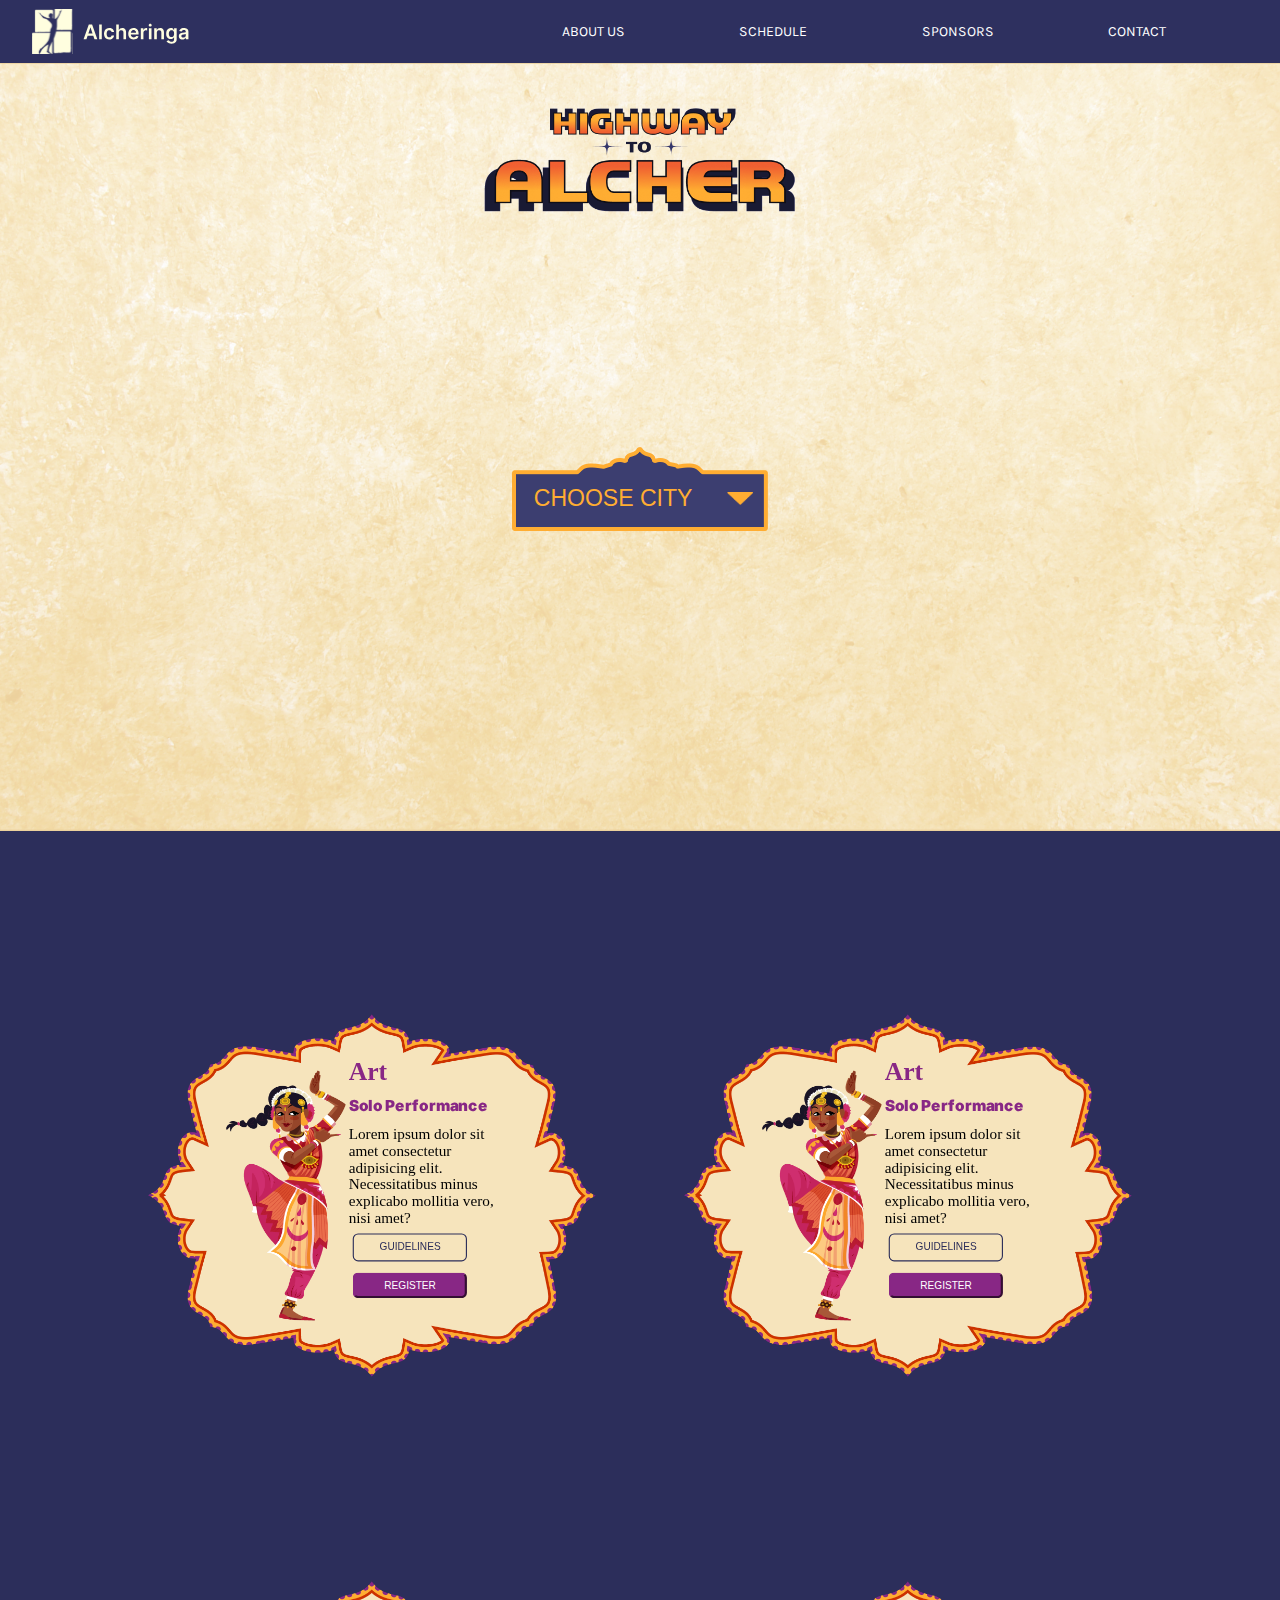
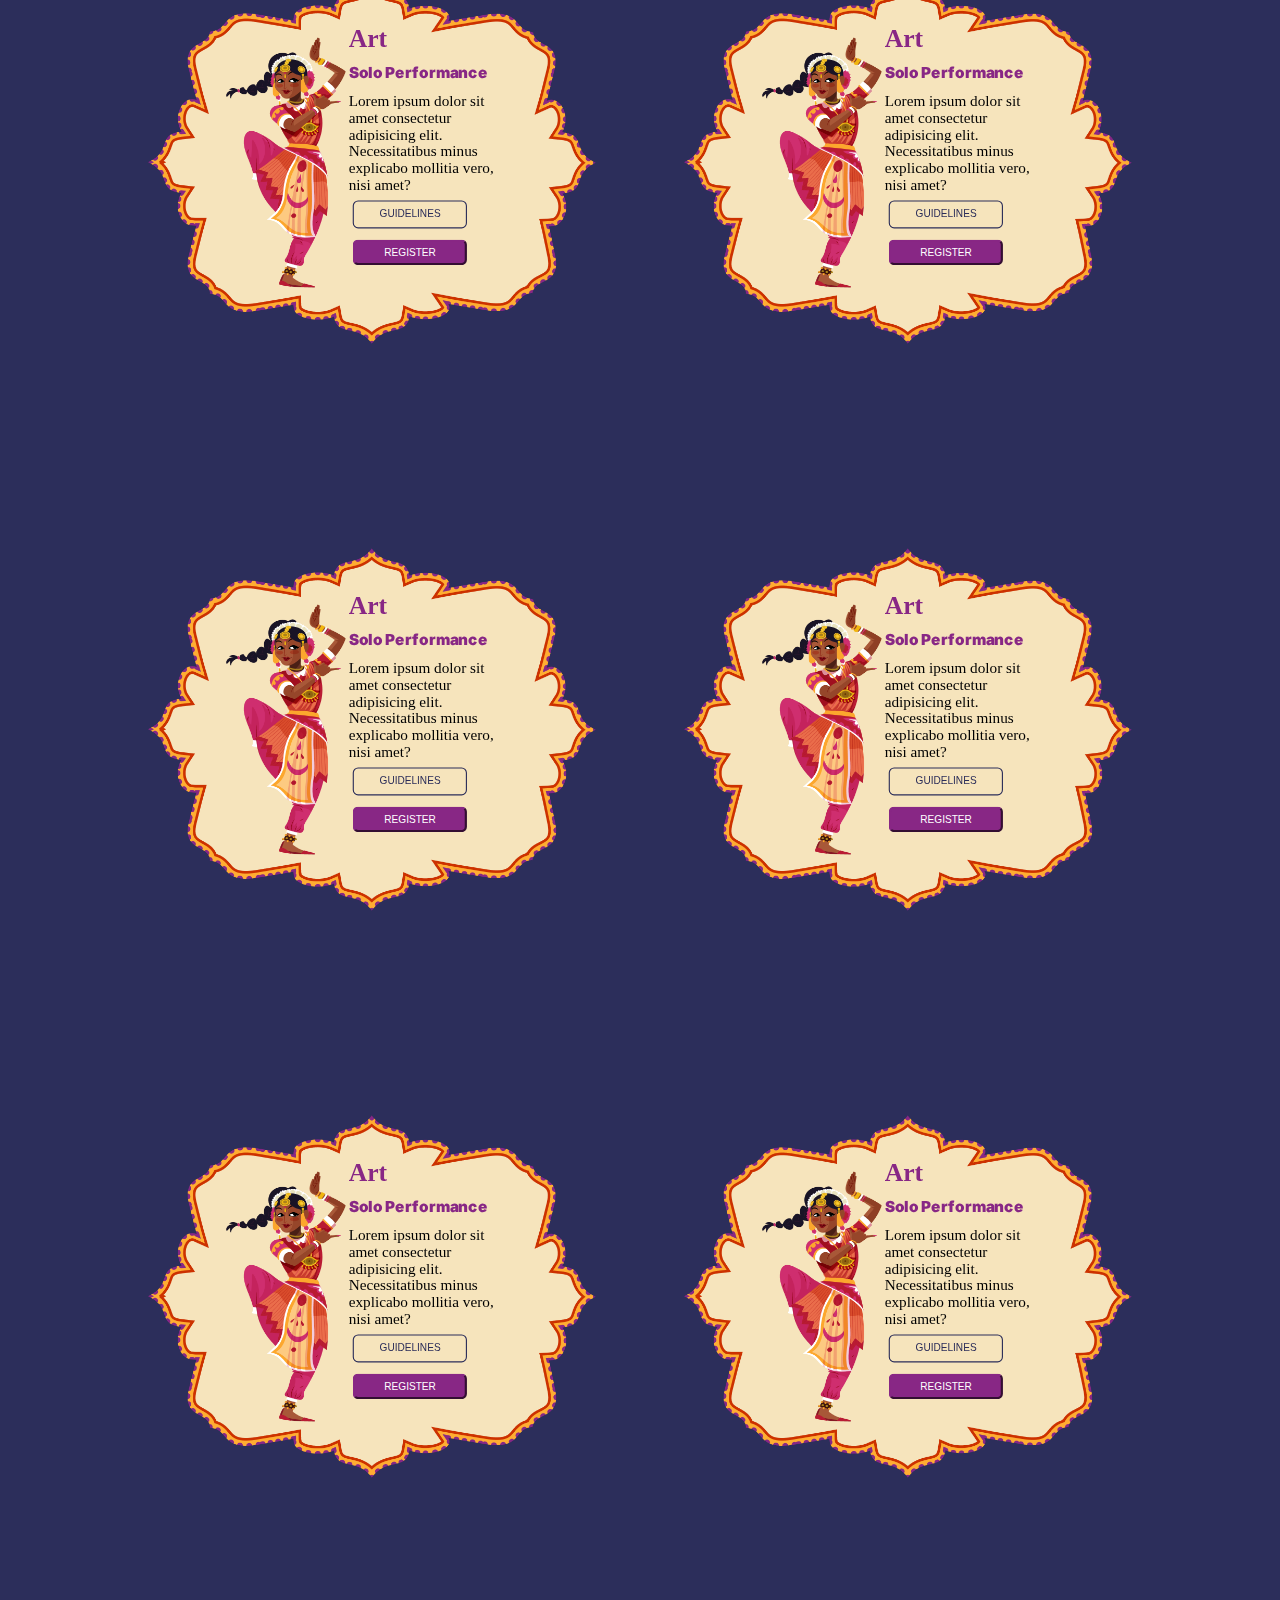
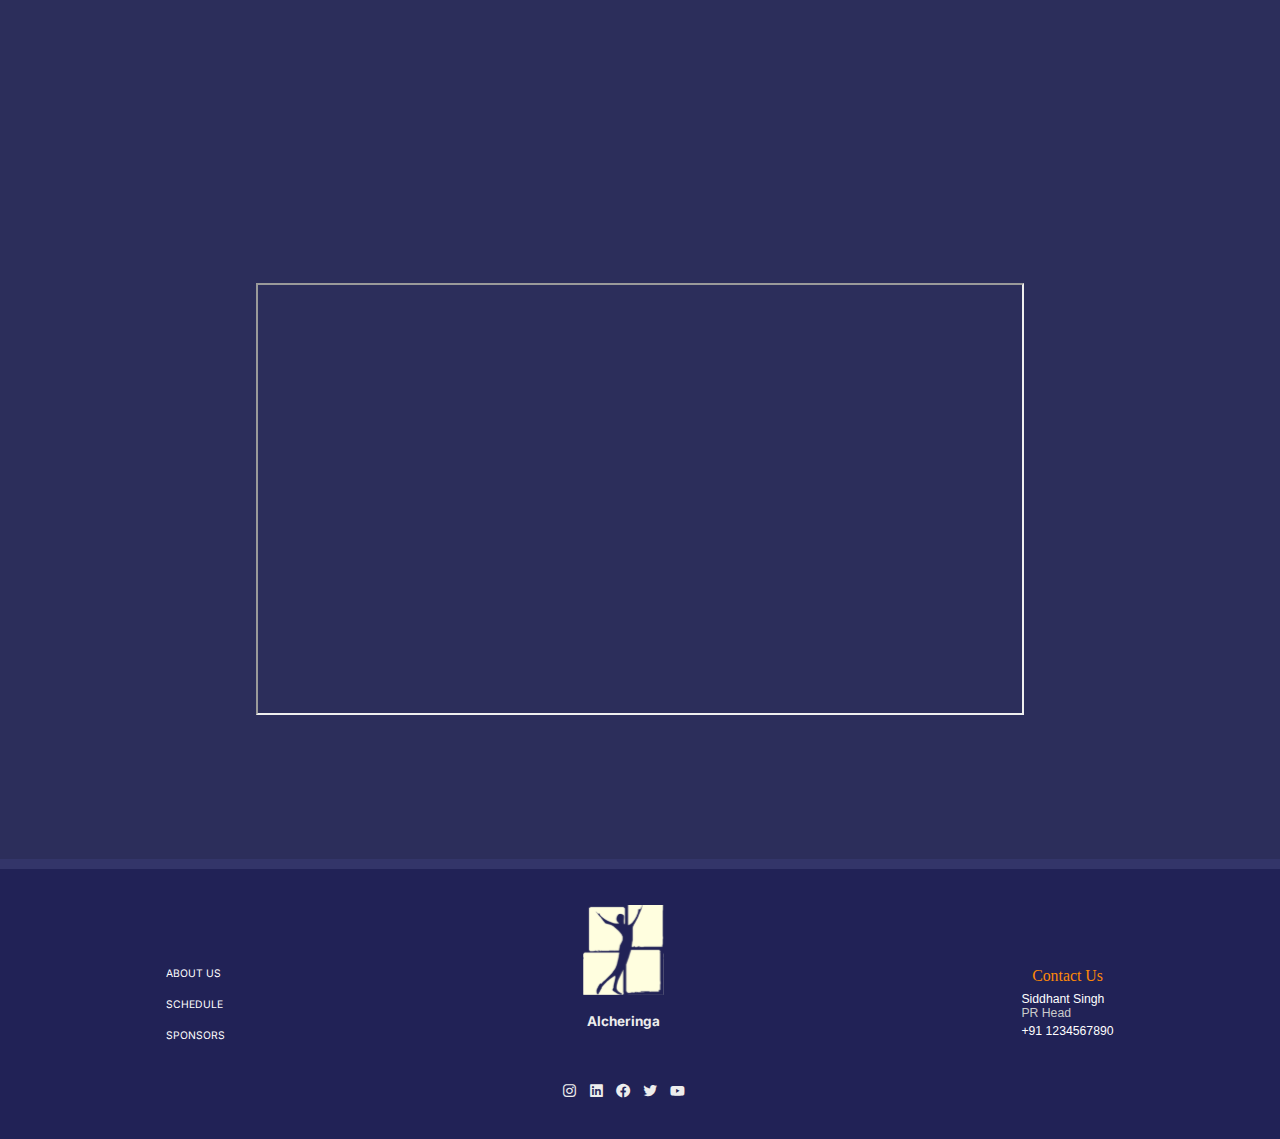
==== Competitions/index.html @ 8fe64240 "competition_page" ====
<!DOCTYPE html>
<html lang="en">

<head>
    <meta charset="UTF-8">
    <meta name="viewport" content="width=device-width, initial-scale=1.0">
    <title>Document</title>
    <link rel="stylesheet" href="compStyle.css">
    <link href='https://unpkg.com/boxicons@2.1.4/css/boxicons.min.css' rel='stylesheet'>
</head>

<body>
    <!--Navbar-->
    <navbar class="navbar">
        <div class="logo"><img src="public/alcherLogo.svg" alt=""></div>
        <div class="navLink">
            <a href="">ABOUT US</a>
            <a href="">SCHEDULE</a>
            <a href="">SPONSORS</a>
            <a href="">CONTACT</a>
        </div>
        <!--Hamburger menu for smaller mobile resolution!-->
        <div class="hamburger-icon"><i class='bx bx-menu hamburger-icon'></i></div>
        <div class="hamburger-section">
            <a href="">ABOUT US</a>
            <a href="">SCHEDULE</a>
            <a href="">SPONSORS</a>
            <a href="">CONTACT</a>
        </div>
    </navbar>



    <!--Map Section-->
    <div class="mapSection">
        <img class="main-hero-section-background" src="public/BACKGROUND.png" />
        <div class="highway-to-alcher"><img class="highway-to-alcher-image" src="public/Highway-to-alcher.png" alt="" />
        </div>
        <div class="city-selection-list">
            <div class="city-selection-list-input">
                <img src="public/list-background.png" class="city-selection-list-background" alt="" />
                <div class="city-selection-list-input-selector">
                    <div class="city-selection-list-input-value">CHOOSE CITY</div>
                    <img class="city-selection-list-input-image" src="public/down-arrow.png" alt="" />
                </div>
            </div>
            <ul class="city-selection-list-option">
                <li onclick="show('DELHI')">DELHI</li>
                <li onclick="show('LUCKNOW')">LUCKNOW</li>
                <li onclick="show('INDORE')">INDORE</li>
                <li onclick="show('BHUBANESWAR')">BHUBANESWAR</li>
            </ul>
        </div>
    </div>



    <!--Competition center with the hover card guideline section IT WOULD BE ALMOST SAME BUT IT WOULD BE CODED IN THE ROW DIRECTION-->
    <div class="competition-hover-center">
        <div class="row-section">
            <div class="row-card-main-container-left">
                <div class="guideline-left-section">
                    <img src="public/guideline-block.png" alt="image">
                    <div class="guideline-content guideline-content-left">
                        <h2>GuideLines</h2>
                        <div class="guideline-box guideline-left-box">
                            Lorem ipsum dolor sit amet consectetur adipisicing elit. Dolores soluta modi impedit,
                            consequuntur minus dolor?
                        </div>
                        <div class="guideline-box guideline-left-box">
                            <ul>JUJUTSU KAISEN SHIBAYU ARC
                                <li>RULES:Satoro Gojo should use his limitless curse techniques!</li>
                                <li>RULES:Geto sealed Gojo in Prison Realm</li>
                            </ul>
                        </div>
                    </div>

                </div>

                <div class="row-card row-card-left">


                    <div class="fake-card"></div>
                    <div class="card-content">
                        <h4>Art</h4>
                        <p class="comp-hover-type">Solo Performance</p>
                        <p class="comp-hover-des">Lorem ipsum dolor sit amet consectetur adipisicing elit.
                            Necessitatibus minus explicabo mollitia vero, nisi amet?</p>
                        <button class="btn guideline-hover-Btn" id="guideline-btn" name="guideline-btn">GUIDELINES</button>
                        <button class="btn register-hover-Btn" id="register-btn">REGISTER</button>

                    </div>

                </div>
            </div>

            <div class="row-card-main-container-right">
                <div class="row-card row-card-right">


                    <div class="fake-card"></div>
                    <div class="card-content">
                        <h4>Art</h4>
                        <p class="comp-hover-type">Solo Performance</p>
                        <p class="comp-hover-des">Lorem ipsum dolor sit amet consectetur adipisicing elit.
                            Necessitatibus minus explicabo mollitia vero, nisi amet?</p>
                        <button class="btn guideline-hover-Btn" id="guideline-btn" name="guideline-btn">GUIDELINES</button>
                        <button class="btn register-hover-Btn" id="register-btn">REGISTER</button>

                    </div>

                </div>

                <div class="guideline-right-section">
                    <img src="public/guideline-block.png" alt="image">
                    <div class="guideline-content guideline-content-right">
                        <h2>GuideLines</h2>
                        <div class="guideline-box guideline-right-box">
                            Lorem ipsum dolor sit amet consectetur adipisicing elit. Dolores soluta modi impedit,
                            consequuntur minus dolor?
                        </div>
                        <div class="guideline-box guideline-right-box">
                            <ul>JUJUTSU KAISEN SHIBAYU ARC
                                <li>RULES:Satoro Gojo should use his limitless curse techniques!</li>
                                <li>RULES:Geto sealed Gojo in Prison Realm</li>
                            </ul>
                        </div>
                    </div>
                </div>
            </div>


        </div>



        <div class="row-section">
            <div class="row-card-main-container-left">

                <div class="guideline-left-section">
                    <img src="public/guideline-block.png" alt="image">
                    <div class="guideline-content guideline-content-left">
                        <h2>GuideLines</h2>
                        <div class="guideline-box guideline-left-box">
                            Lorem ipsum dolor sit amet consectetur adipisicing elit. Dolores soluta modi impedit,
                            consequuntur minus dolor?
                        </div>
                        <div class="guideline-box guideline-left-box">
                            <ul>JUJUTSU KAISEN SHIBAYU ARC
                                <li>RULES:Satoro Gojo should use his limitless curse techniques!</li>
                                <li>RULES:Geto sealed Gojo in Prison Realm</li>
                            </ul>
                        </div>
                    </div>
                </div>

                <div class="row-card row-card-left">

                    <div class="fake-card"></div>
                    <div class="card-content">
                        <h4>Art</h4>
                        <p class="comp-hover-type">Solo Performance</p>
                        <p class="comp-hover-des">Lorem ipsum dolor sit amet consectetur adipisicing elit.
                            Necessitatibus minus explicabo mollitia vero, nisi amet?</p>
                        <button class="btn guideline-hover-Btn" id="guideline-btn" name="guideline-btn">GUIDELINES</button>
                        <button class="btn register-hover-Btn" id="register-btn">REGISTER</button>

                    </div>
                </div>
            </div>

            <div class="row-card-main-container-right">
                <div class="row-card row-card-right">
                    <div class="fake-card"></div>
                    <div class="card-content">
                        <h4>Art</h4>
                        <p class="comp-hover-type">Solo Performance</p>
                        <p class="comp-hover-des">Lorem ipsum dolor sit amet consectetur adipisicing elit.
                            Necessitatibus minus explicabo mollitia vero, nisi amet?</p>
                        <button class="btn guideline-hover-Btn" id="guideline-btn" name="guideline-btn">GUIDELINES</button>
                        <button class="btn register-hover-Btn" id="register-btn">REGISTER</button>

                    </div>
                </div>

                <div class="guideline-right-section">
                    <img src="public/guideline-block.png" alt="image">
                    <div class="guideline-content guideline-content-right">
                        <h2>GuideLines</h2>
                        <div class="guideline-box guideline-right-box">
                            Lorem ipsum dolor sit amet consectetur adipisicing elit. Dolores soluta modi impedit,
                            consequuntur minus dolor?
                        </div>
                        <div class="guideline-box guideline-right-box">
                            <ul>JUJUTSU KAISEN SHIBAYU ARC
                                <li>RULES:Satoro Gojo should use his limitless curse techniques!</li>
                                <li>RULES:Geto sealed Gojo in Prison Realm</li>
                            </ul>
                        </div>
                    </div>


                </div>
            </div>


        </div>

        <div class="row-section">
            <div class="row-card-main-container-left">

                <div class="guideline-left-section">
                    <img src="public/guideline-block.png" alt="image">
                    <div class="guideline-content guideline-content-left">
                        <h2>GuideLines</h2>
                        <div class="guideline-box guideline-left-box">
                            Lorem ipsum dolor sit amet consectetur adipisicing elit. Dolores soluta modi impedit,
                            consequuntur minus dolor?
                        </div>
                        <div class="guideline-box guideline-left-box">
                            <ul>JUJUTSU KAISEN SHIBAYU ARC
                                <li>RULES:Satoro Gojo should use his limitless curse techniques!</li>
                                <li>RULES:Geto sealed Gojo in Prison Realm</li>
                            </ul>
                        </div>
                    </div>
                </div>

                <div class="row-card row-card-left">

                    <div class="fake-card"></div>
                    <div class="card-content">
                        <h4>Art</h4>
                        <p class="comp-hover-type">Solo Performance</p>
                        <p class="comp-hover-des">Lorem ipsum dolor sit amet consectetur adipisicing elit.
                            Necessitatibus minus explicabo mollitia vero, nisi amet?</p>
                        <button class="btn guideline-hover-Btn" id="guideline-btn" name="guideline-btn">GUIDELINES</button>
                        <button class="btn register-hover-Btn" id="register-btn">REGISTER</button>

                    </div>
                </div>
            </div>

            <div class="row-card-main-container-right">
                <div class="row-card row-card-right">
                    <div class="fake-card"></div>
                    <div class="card-content">
                        <h4>Art</h4>
                        <p class="comp-hover-type">Solo Performance</p>
                        <p class="comp-hover-des">Lorem ipsum dolor sit amet consectetur adipisicing elit.
                            Necessitatibus minus explicabo mollitia vero, nisi amet?</p>
                        <button class="btn guideline-hover-Btn" id="guideline-btn" name="guideline-btn">GUIDELINES</button>
                        <button class="btn register-hover-Btn" id="register-btn">REGISTER</button>

                    </div>
                </div>

                <div class="guideline-right-section">
                    <img src="public/guideline-block.png" alt="image">
                    <div class="guideline-content guideline-content-right">
                        <h2>GuideLines</h2>
                        <div class="guideline-box guideline-right-box">
                            Lorem ipsum dolor sit amet consectetur adipisicing elit. Dolores soluta modi impedit,
                            consequuntur minus dolor?
                        </div>
                        <div class="guideline-box guideline-right-box">
                            <ul>JUJUTSU KAISEN SHIBAYU ARC
                                <li>RULES:Satoro Gojo should use his limitless curse techniques!</li>
                                <li>RULES:Geto sealed Gojo in Prison Realm</li>
                            </ul>
                        </div>
                    </div>


                </div>
            </div>


        </div>

        <div class="row-section">
            <div class="row-card-main-container-left">

                <div class="guideline-left-section">
                    <img src="public/guideline-block.png" alt="image">
                    <div class="guideline-content guideline-content-left">
                        <h2>GuideLines</h2>
                        <div class="guideline-box guideline-left-box">
                            Lorem ipsum dolor sit amet consectetur adipisicing elit. Dolores soluta modi impedit,
                            consequuntur minus dolor?
                        </div>
                        <div class="guideline-box guideline-left-box">
                            <ul>JUJUTSU KAISEN SHIBAYU ARC
                                <li>RULES:Satoro Gojo should use his limitless curse techniques!</li>
                                <li>RULES:Geto sealed Gojo in Prison Realm</li>
                            </ul>
                        </div>
                    </div>
                </div>

                <div class="row-card row-card-left">

                    <div class="fake-card"></div>
                    <div class="card-content">
                        <h4>Art</h4>
                        <p class="comp-hover-type">Solo Performance</p>
                        <p class="comp-hover-des">Lorem ipsum dolor sit amet consectetur adipisicing elit.
                            Necessitatibus minus explicabo mollitia vero, nisi amet?</p>
                        <button class="btn guideline-hover-Btn" id="guideline-btn" name="guideline-btn">GUIDELINES</button>
                        <button class="btn register-hover-Btn" id="register-btn">REGISTER</button>

                    </div>
                </div>
            </div>

            <div class="row-card-main-container-right">
                <div class="row-card row-card-right">
                    <div class="fake-card"></div>
                    <div class="card-content">
                        <h4>Art</h4>
                        <p class="comp-hover-type">Solo Performance</p>
                        <p class="comp-hover-des">Lorem ipsum dolor sit amet consectetur adipisicing elit.
                            Necessitatibus minus explicabo mollitia vero, nisi amet?</p>
                        <button class="btn guideline-hover-Btn" id="guideline-btn" name="guideline-btn">GUIDELINES</button>
                        <button class="btn register-hover-Btn" id="register-btn" >REGISTER</button>

                    </div>
                </div>

                <div class="guideline-right-section">
                    <img src="public/guideline-block.png" alt="image">
                    <div class="guideline-content guideline-content-right">
                        <h2>GuideLines</h2>
                        <div class="guideline-box guideline-right-box">
                            Lorem ipsum dolor sit amet consectetur adipisicing elit. Dolores soluta modi impedit,
                            consequuntur minus dolor?
                        </div>
                        <div class="guideline-box guideline-right-box">
                            <ul>JUJUTSU KAISEN SHIBAYU ARC
                                <li>RULES:Satoro Gojo should use his limitless curse techniques!</li>
                                <li>RULES:Geto sealed Gojo in Prison Realm</li>
                            </ul>
                        </div>
                    </div>


                </div>
            </div>


        </div>


    </div> 



    <!--Alcher after movie section-->
    <div class="video-container">
        <iframe src="https://youtu.be/tViVTORVQyE?si=X0_kiAYCne5dyzyn" frameborder="1" allowfullscreen></iframe>
    </div>


    <hr>
    <!--Footer section-->
    <footer class="footer">
        <div class="nav-links">
            <a href="">ABOUT US</a>
            <a href="">SCHEDULE</a>
            <a href="">SPONSORS</a>
        </div>

        <div class="social-media-icon">
            <div class="footer-logo"><img src="public/Group 72.svg" alt=""></div>
            <h4>Alcheringa</h4>
            <div class="icons">
                <i class='bx bxl-instagram icon'></i>
                <i class='bx bxl-linkedin-square icon'></i>
                <i class='bx bxl-facebook-circle icon'></i>
                <i class='bx bxl-twitter icon'></i>
                <i class='bx bxl-youtube icon'></i>
            </div>

        </div>

        <div class="contact-details">
            <h2>Contact Us</h2>
            <p>Siddhant Singh <br><span>PR Head</span></p>
            <p class="contact-no">+91 1234567890</p>

        </div>

    </footer>
    <!--Adding js file-->
    <script src="compApp.js"></script>
</body>

</html>
---- Competitions/compStyle.css ----
@import url("https://fonts.googleapis.com/css2?family=Inter:wght@100&display=swap");
@import url("https://fonts.googleapis.com/css2?family=Gotu&display=swap");
@import url('https://fonts.googleapis.com/css2?family=Karla:wght@200;300&display=swap');

:root {
  --red: #d35343;
  --yellow: #ff8906;
  --dark: #18262e;
  --green: #224046;
  --skin: #d9cebb;
  --basefont: sans-serif;
  --headfont: sans-serif;
  --head1: calc(1rem + 1vw);
  --head2: calc(1rem + 1vw);
  --text1: calc(0.5rem + 1vw);
  --text2: calc(0.5rem + 1vw);
}

* {
  margin: 0px;
  padding: 0px;
  list-style: none;
  text-decoration: none;
  box-sizing: border-box;
  scroll-behavior: smooth;
}



body {
  height: 100vh;
  width: 100%;
  overflow-x: hidden;
}

/*NAVBAR STYLING*/
.navbar {
    width: 100vw;
    margin: 0 auto;
    background:url("public/Frame\ 6356245.png"), #2E305F;
    display: flex;
    align-items: center;
    justify-content: space-between;
    margin-top: 0vh;
    height: 7vh;
    overflow: hidden;
    background-blend-mode: multiply;
}

.logo {
  display: flex;
    transform: scale(1);
    justify-content: cente;
    margin:1vh 0vw;
    margin-left:2.5vw;  
}

.navLink {
    width: 65vw;
    display: flex;
    justify-content: space-evenly;
    align-items: center;
}

.navLink a {
    color: white;
    font-size: 1.1vw;
    font-family: 'Karla', sans-serif;
    position: relative;
    cursor: pointer;
}





/**Adding hover effect to the links(Underline_effect)**/




/*Hamburger Section Styling*/

.hamburger-icon {
    display: none;
}

.hamburger-section {
    display: none;
    position: absolute;
    top: 7vh;
    right: 0;
    height: 60vw;
    width: 100vw;
    background: var(--dark);
    opacity: 0.9;
    transform: translateX(100vw);
    transition: all 0.5s ease-in-out;
    display: flex;
    flex-direction: column;
    justify-content: space-around;
    align-items: center;
    z-index:100;
}

.hamburger-section-show {
    transform: translateX(0vw);
}

.hamburger-navbar {
    overflow: visible;
}

.hamburger-section a {
    color: white;
    position: relative;
}

/*MAP SECTION STYLING*/
.mapSection {
    position: relative;
  box-sizing: border-box;
  height: 60vw;
  width: 100vw;
  overflow: hidden;
  z-index: 1;
}

.main-hero-section-background {
    z-index: -4;
    position: absolute;
    height: 100%;
    width: 100%;
  }

  .highway-to-alcher {
    display: flex;
    justify-content: space-around;
    width: 100vw;
    margin-top: 5vh;
  }
  
  .highway-to-alcher-image {
    width: 40vw;
  }

  .city-selection-list {
    position: absolute;
    top: 30vw;
    width: 100%;
    flex-direction: column;
    display: flex;
    justify-content: center;
    align-items: center;
    margin: 0;
    padding: 0;
    font-family: var(--basefont);
    color: #FFAD32;
    font-size: 1.8vw;
    z-index: 2;
  }
  
  .city-selection-list-input {
    position: relative;
    width: 20vw;
  }
  
  .city-selection-list-background {
    z-index: -1;
    position: absolute;
    width: 20vw;
    display: flex;
    justify-content: center;
  }
  
  .city-selection-list-input-selector {
    margin-top: 2vw;
    width: 20vw;
    height: 4vw;
    display: flex;
    align-items: center;
    justify-content: space-between;
  }
  
  .city-selection-list-input-value {
    margin-left: 1.2vw;
    cursor: pointer;
    padding: 0.5vw;
  }
  
  .city-selection-list-input-image {
    cursor: pointer;
    width: 2vw;
    height: 1vw;
    margin-right: 1.2vw;
    transition: 0.5s;
  }
  
  .city-selection-list-input-image.active{
    transform: rotate(180deg);
    transition: 0.5s;
  }
  
  .city-selection-list ul{
    width: 19.3vw;
    /* height: 10vw;
    overflow-y: scroll; */
    padding: 0;
    margin: 0;
    border:0.4vw solid #FFAD32;
    list-style-type: none;
  }
  
  .city-selection-list-option {
    display: none;
  }
  
  .city-selection-list-option.active{
    display: block;
  }
  
  .city-selection-list-option li {
    cursor: pointer;
    padding: 0.5vw;
  }
  
  .city-selection-list-option li:nth-child(even) {
    background: #3C3E70; 
  }
  
  .city-selection-list-option li:nth-child(odd) {
    background: #212358;
  }


  .main-hero-section-map {
    position: relative;
    box-sizing: border-box;
    height: 100%;
    width: 100%;
    overflow: scroll;
  }
  
  .main-hero-section-map-background {
    overflow: scroll;
    position: relative;
    zoom: 65%;
    z-index: -4;
  }
  .main-hero-section-map::-webkit-scrollbar {
    display: none;
  }
  .main-hero-section-map-background::-webkit-scrollbar {
    display: none;
  }
  
  /* Hide scrollbar for IE, Edge and Firefox */
  .main-hero-section-map-background,.main-hero-section-map{
    -ms-overflow-style: none;  /* IE and Edge */
    scrollbar-width: none;  /* Firefox */
  }
  
  .main-hero-section-components {
    position: absolute;
    display: flex;
    flex-direction: column;
    justify-content: space-between;
    align-items: center;
    height: 100%;
    width: 100%;
  }
  
/*CSS for the competition-hover-center class*/
.competition-hover-center {
  width: 100vw;
  background: url("public/Frame\ 6356245.png"), #2c2e5b;
  display: flex;
  flex-direction: column;
  align-items: center;
  padding-top: 5rem;
  padding-bottom: 10rem;
  background-blend-mode: multiply;
}

/*.competition-hover-center-show{
    display:flex;
}*/

.row-section {
  display: flex;
  height: fit-content;
  width: 100vw;
  margin: 4vh 3vw;
}

/*.row-section-show{
    display: flex;
}*/

.row-card-main-container-left,
.row-card-main-container-right {
  width: 50vw;
  display: flex;
  align-items: center;
}

.row-card {
  width: 50%;
  height: 40vh;
  background: url("public/card-design.png") no-repeat center center/contain;
   transform: scale(1.4); 
  display: flex;
}

.row-card-left {
  position: relative;
  right: 12vh;
}

.row-card-right {
  position: relative;
  left: 12vh;
}

.fake-card{
  width:44%;
  height:100%;
}

.card-content {
  width: 54%;
  height: fit-content;
  margin:auto -0.8vw;
  position: relative;
  top:-2vh;
  padding-right: 2rem;
}

.card-content h4 {
  color: #882785;
  font-size: calc(1vw + 10px);
  margin: 0vh 1vw;
}

.card-content .comp-hover-type {
  color: #882785;
  margin: 0vh 1vw;
  font-weight: 900;
  font-family: "Inter", sans-serif;
  margin: 0.7vh 1vw;
}

 .comp-hover-des {
  font-size:calc(0.2rem + 1.5vh); 
  margin:0vh 1vw;
  /*padding-right: 2rem;*/
}

.row-card-left .card-content {
  align-self: self-end;
}

.row-card-right .card-content {
  align-self: self-end;
}

.guideline-left-section{
    z-index:1;
    width:50%;
    height:55vh;
    position: relative;
    left:0vw;
    visibility: hidden;
    transform: scale(1);
}
.guideline-left-section.guideline-left-show{
    visibility: visible;

}
.guideline-left-section img{
    position: absolute;
    display: block;
    height:100%;
    width:100%;
    transform: scale(-1);
}

.guideline-right-section{
    z-index:1;
    width:50%;
    height:100%;
    position: relative;
    left:-1.3vw;
    visibility: hidden;
    right:0vw;
}
.guideline-right-section.guideline-right-show{
    visibility: visible;

}
.guideline-right-section img{
    position: absolute;
    display: block;
    height:100%;
    width:100%;
    transform: scale(1);
}

.guideline-content{
    position: absolute;
    height:100%;
    width:85%;
    display: flex;
    flex-direction: column;
    align-items: center;
    justify-content: space-around;
    padding-bottom: 1vh;
}

.guideline-content-left{
    margin-left:0.4vw;
}

.guideline-content-right{
    margin-left:2.8vw;
}

.guideline-content h2{
    color:var(--skin);
    font-size:1.5vw;
}

.guideline-box{
    font-family: sans-serif;
    font-size:1.2vw;
    background: url("public/para-block.png") no-repeat center center/cover;
    padding:3vh 1vw;
}
.guideline-right-section h2{
    position: relative;
}



.btn {
  display: block;
  margin: 0.4vh 0.4vw;
  width: 8vw;
  text-align: center;
  transform: scale(0.8);
  cursor: pointer;
  font-size: calc(10px+0.4vh);
}

#guideline-btn{
  padding:0.7vh 1vw;
  color: #2B2D59;
  border-color:  #2B2D59;
}

#register-btn{
  padding:0.5vh 1vw;
}


/*css to the button guideline and register seperately*/
.guideline-hover-Btn {
  border: 0.1rem solid black;
  border-radius: 0.3rem;
  background: transparent;
  transition: all 0.4s ease-in-out;
}

.guideline-hover-Btn:hover {
  border-color: var(--dark);
  color: white;
  box-shadow: -3px -3px 2px var(--yellow);
}

.register-hover-Btn {
  background: #882785;
  color: white;
  border-radius: 0.3rem;
  border-color: #882785;
  transition: all 0.4s ease-in-out;
}

.register-hover-Btn:hover {
  box-shadow: 3px 3px 2px var(--yellow);
}

/*Styling for an ifram video*/
.video-container {
  /* Set the aspect ratio here (16:9 is a common choice) */
  /* 16:9 aspect ratio */
  background: #2c2e5b;
  aspect-ratio: 16/ 9;
  display: flex;
  justify-content: center;
  align-items: center;
}

.video-container iframe {
  display: block;
  width: 60%;
  height: 60%;
}

/* Remove YouTube logo */
.video-container iframe::-webkit-backdrop {
  display: none;
}



/*CSS for the footer part*/
hr{
  height:10px;
  background-color: #333569;
  border:none;
}

.footer {
  width: 100vw;
  height: 30vh;
  background-color: #212256;
  display: flex;
  align-items: center;
  justify-content: space-around;
}

.nav-links {
  display: flex;
  flex-direction: column;
}

.nav-links a {
  color: white;
  margin: 1vh 0;
  font-family: "Inter", sans-serif;
  font-size: calc(0.5vw + 4px);
}

.social-media-icon {
  display: flex;
  flex-direction: column;
  justify-content: space-evenly;
  align-items: center;
  color: rgb(237, 237, 237);
  font-size: calc(1vw + 4px);
  text-align: center;
  height:100%;
}

.social-media-icon h4{
  font-family: Inter;
  font-size: 1.5vh;
  position: relative;
  top:-2vh;
}

.social-media-icon i {
  cursor: pointer;
  padding: 0vh 0.1vw;
}

.footer-logo {
  position: relative; 
  height:10vh;
}

.footer-logo img {
  transform: scale(1);
  height:100%;
}

.icon {
  margin: 0px 0.1rem;
}

.contact-details p {
  font-size: calc(0.8vw + 2px);
  color: white;
  font-family: sans-serif;
  margin: 0.4vh 0;
}

.contact-details span{
  color:rgb(203, 203, 203);
}

.contact-details h2 {
  color: var(--yellow);
  text-align: center;
  font-weight: 200;
  margin-bottom: 0.8vh;
  font-size: calc(1vw + 3px);
}
.contact-no{
  margin-top: 1.2vh;
  color:white
}

/*Media queries for the mobile version*/

/*media screen queries for the navbar creating a hamburger icon*/

@media screen and (max-width: 930px) {
  .navLink {
    width: 65vw;
  }
}

@media screen and (max-width: 760px) {
  .navLink {
    width: 72vw;
  }
}

@media screen and (max-width: 650px) {
  /*concept of hamburger icon*/
  .navLink {
    display: none;
  }

  .hamburger-icon {
    display: block;
    color: white;
    font-size: var(--head1);
    margin-right: 2vw;
    margin-top: 0.4vh;
  }

  .navbar {
    position: relative;
  }
}

@media screen and (min-width: 560px) {
  .hamburger-section {
    display: none;
  }
}

/*Media Queries for the card-section i.e. competition center*/

@media screen and  (max-width:1500px){
  .card-content  p{
    font-size: 0.85vw;
  }
  .card-content h4{
    font-size: calc(1.5vw - 0.1vh);
  }
  .card-content{
    top:-1vh;
  }
  .guideline-right-section{
    left:0vw;
  }
  .btn{
  font-size: 1vh;
  }
}

@media screen and (max-width:1050px){
    .card-content .comp-hover-type{
      margin-top:0; 
      margin-bottom: 0.5vh;
    }
    .row-card{
      transform: scale(1.6);
      margin:0vh 1vw;
    }
    .card-content{
      padding:0vh 1vw;
      left:-1vw;
      top:-0.4vh;
    }
    .btn{
      font-size: 20%;

    }
   

    .guideline-left-section, .guideline-right-section{
      height:50vh;
    }
}

@media screen and (max-width:950px){

  .row-section{
    margin-top:0;
    margin-bottom:0;
  }
  .row-card-left{
    right:9vw;
  }
  .row-card-right{
    left:9vw;
  }

  .row-card{
    width:60%;
  }
  .btn{
    font-size: 0.5vh;
  }
  .guideline-left-section , .guideline-right-section{
    height:80%;
  }
  #guideline-btn, #register-btn{
    padding:0.3vh 0vw;
  }
  
  .card-content .comp-hover-des{
    font-size: 50%;
  }
}

@media screen and (max-width:650px){
  .row-section{
    flex-direction: column;
    height: 90vh;
    justify-content: space-evenly;
  }
  .row-card-main-container-left, .row-card-main-container-right{
    width:90vw;
    align-items: center;
    height: 50%;
  }

  .row-card{
    width:40%;
    height:30vh;
  }

  .row-card-right{
    left:36vw;
  }
  .card-content p{
    font-size: 1.4vw;
  }
  .card-content h4{
    font-size: 2vw;
  }

  .card-content .comp-hover-des{
    font-size: 45%;
    margin-bottom: 1vh;
  }
  

  .guideline-left-section, .guideline-right-section{
    height: 100%;
  }

  .guideline-right-section{
    position: relative;
    left:17vw;
  }

  .guideline-left-section .guideline-content{
    width:80%;
    margin-left:1vw;
  }

  .guideline-box{
    font-size: 2vw;
  }

  .guideline-content h2{
    font-size: 4vw;
  }

  .guideline-right-section  .guideline-box{
    margin-left: 4vw;
  }

  .btn{
    width:62%;
    border-radius: 2px;
    margin:0vh 0vw;
    font-size:0.7vh;
  }
  #guideline-btn{
    padding: 0.5vh 0vw;
  }

}

@media screen and (max-width:500px){
  .row-card{
    flex-grow: 1;
  }

  .row-card-right{
    left:28vw;
  }
  .row-card-left{
    right:18vw;
  }
  .btn{
    border-width: 1px;
    margin:0.3vh 0vw;
  }
}

@media screen and (max-width:420px){
  .row-card{
    transform: scale(1.8);
  }

  .card-content .comp-hover-des{
    margin-bottom: 0.4vh;
  }

  #guideline-btn{
    padding:0.4vh 0vw;
  }

  #register-btn{
    padding:0.2vh 0vw;
  }

  .guideline-left-section , .guideline-right-section{
    height:70%;
  }

  .guideline-right-section{
    left:10vw;
  }

 
}

@media (max-width:1000px) and (orientation:landscape){
  .navbar{
    height:13vh;
  }

  .logo{
    height:10vh;
  }
  .row-section{
    height:80vh;
    margin:10vh 0vw;
  }
  .btn{
    font-size: 0.5vw;
    width:40%;
  }
}
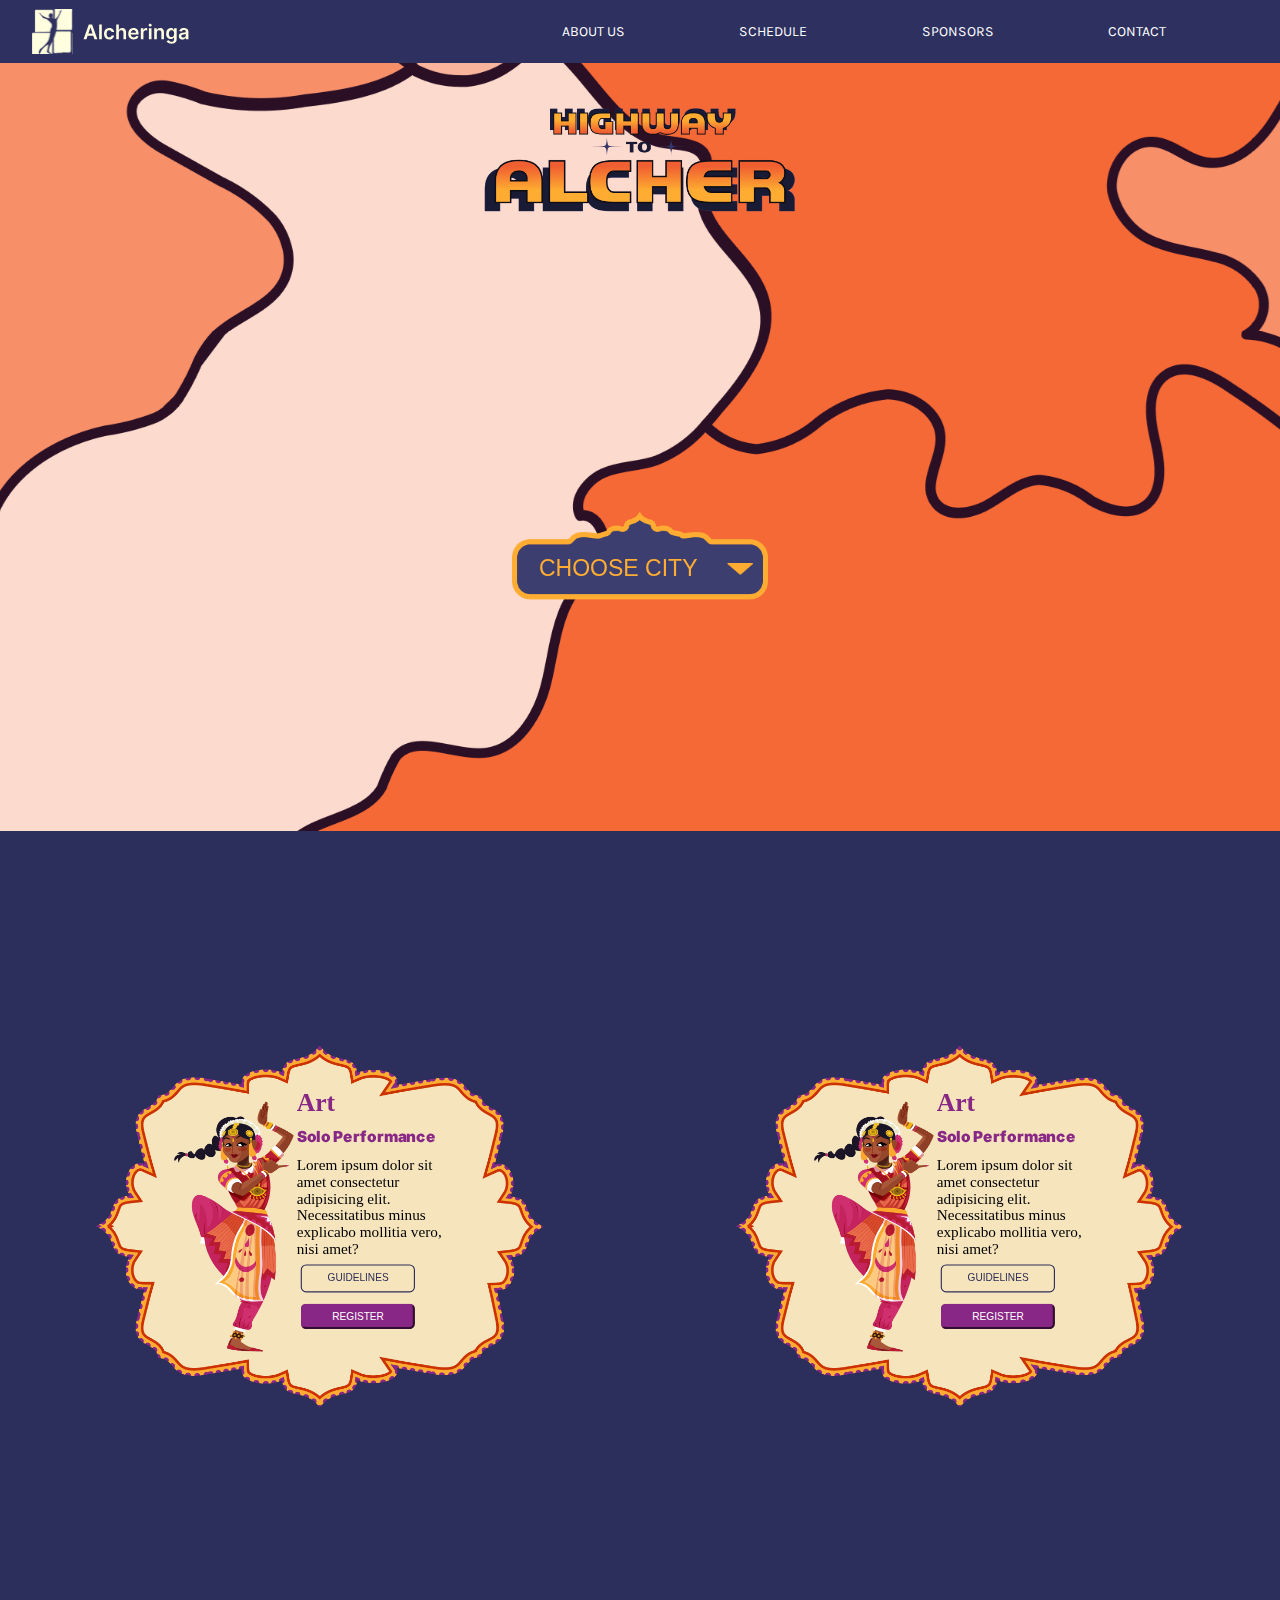
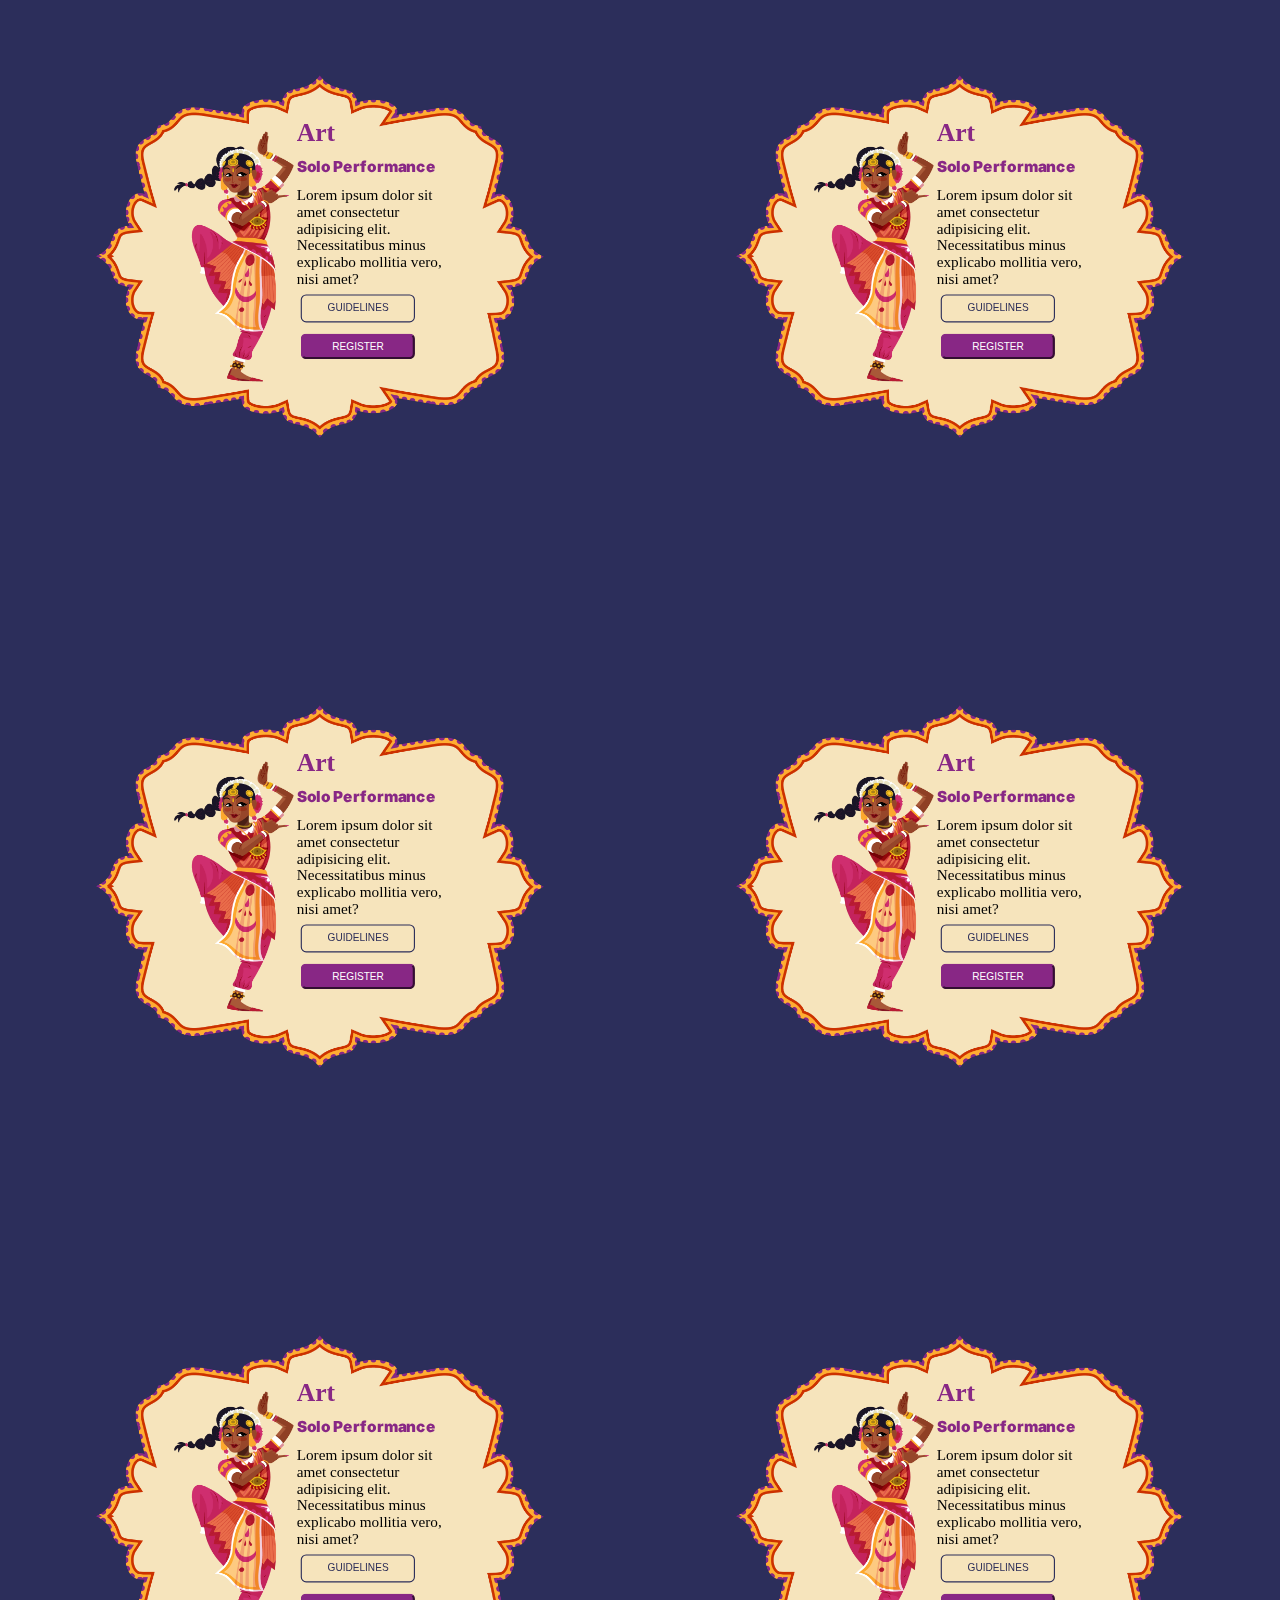
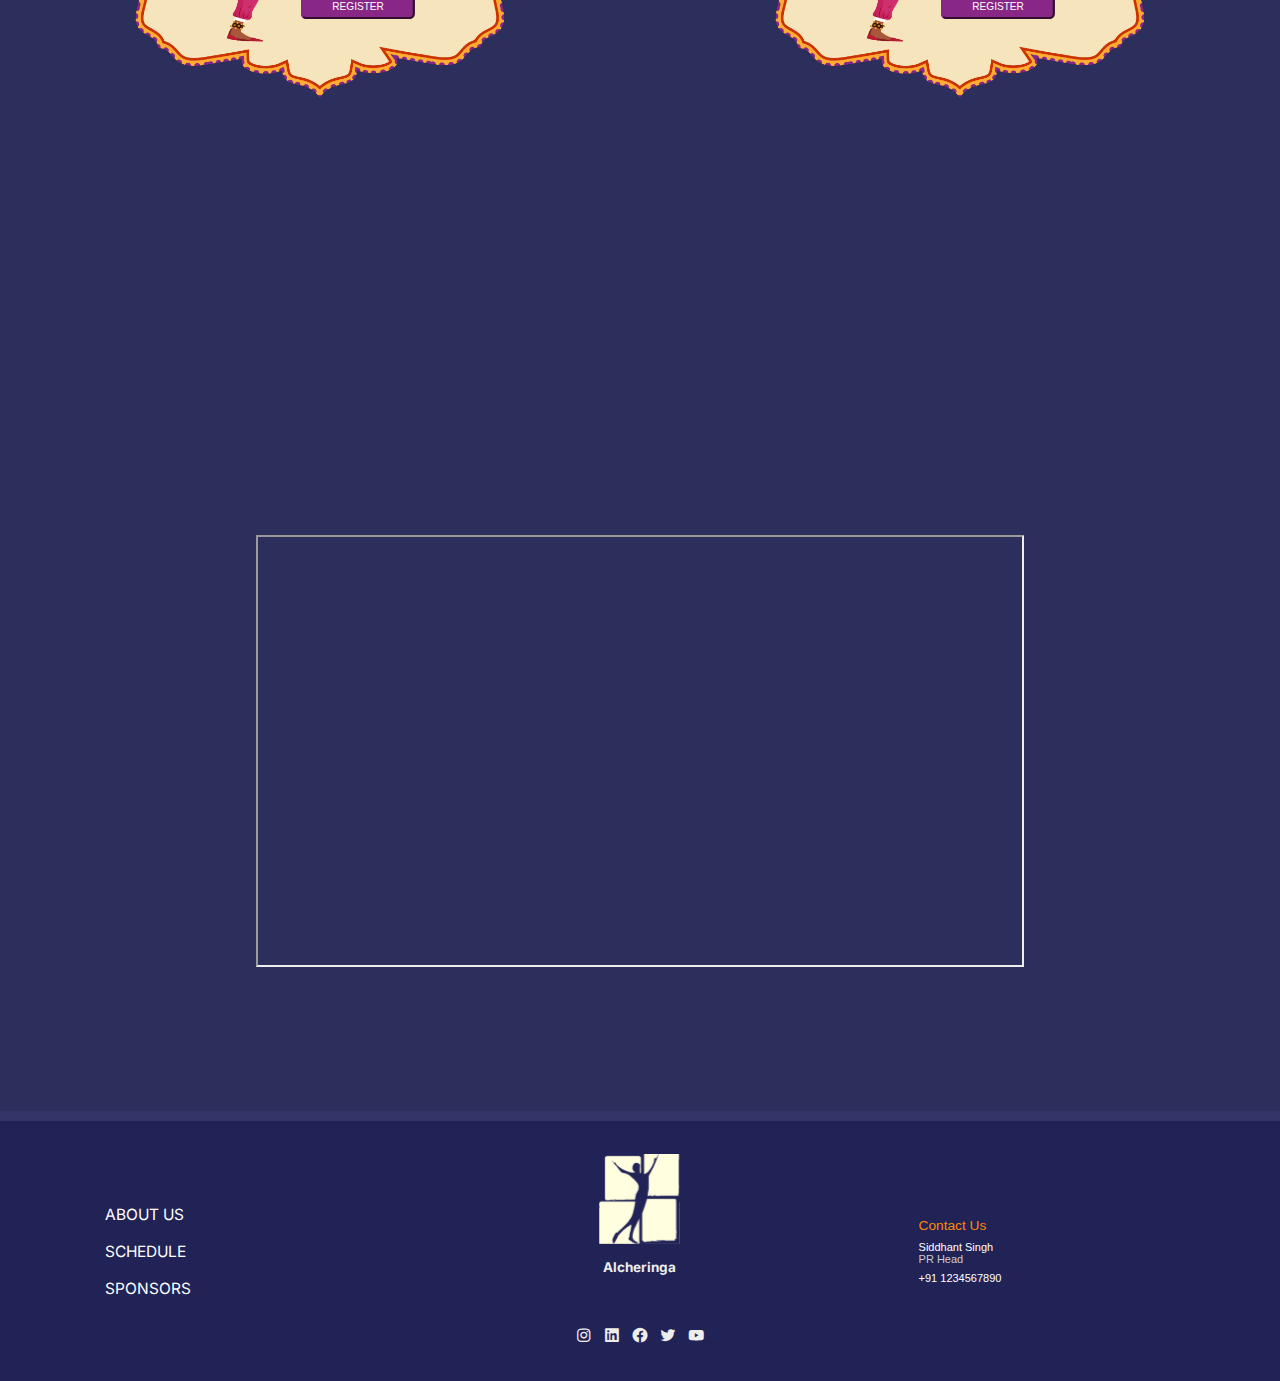
==== commit 8a1c9d51: "competitions-webpage" ====
--- a/Competitions/index.html
+++ b/Competitions/index.html
@@ -10,6 +10,7 @@
 </head>
 
 <body>
+  
     <!--Navbar-->
     <navbar class="navbar">
         <div class="logo"><img src="public/alcherLogo.svg" alt=""></div>
@@ -29,16 +30,17 @@
         </div>
     </navbar>
 
-
-
-    <!--Map Section-->
+    <div class="competition-webpage">
+          <!--Map Section-->
     <div class="mapSection">
-        <img class="main-hero-section-background" src="public/BACKGROUND.png" />
+        <div class="main-hero-section-map" >
+            <div>  <img class="main-hero-section-map-background" src="public/map.png"></div>
+        </div>
         <div class="highway-to-alcher"><img class="highway-to-alcher-image" src="public/Highway-to-alcher.png" alt="" />
         </div>
         <div class="city-selection-list">
             <div class="city-selection-list-input">
-                <img src="public/list-background.png" class="city-selection-list-background" alt="" />
+                <img src="public/list-updated-background.png" class="city-selection-list-background" alt="" />
                 <div class="city-selection-list-input-selector">
                     <div class="city-selection-list-input-value">CHOOSE CITY</div>
                     <img class="city-selection-list-input-image" src="public/down-arrow.png" alt="" />
@@ -51,6 +53,8 @@
                 <li onclick="show('BHUBANESWAR')">BHUBANESWAR</li>
             </ul>
         </div>
+       <!-- <img class="main-hero-section-background" src="public/BACKGROUND.png" /> -->
+       
     </div>
 
 
@@ -59,299 +63,189 @@
     <div class="competition-hover-center">
         <div class="row-section">
             <div class="row-card-main-container-left">
-                <div class="guideline-left-section">
-                    <img src="public/guideline-block.png" alt="image">
-                    <div class="guideline-content guideline-content-left">
-                        <h2>GuideLines</h2>
-                        <div class="guideline-box guideline-left-box">
-                            Lorem ipsum dolor sit amet consectetur adipisicing elit. Dolores soluta modi impedit,
-                            consequuntur minus dolor?
-                        </div>
-                        <div class="guideline-box guideline-left-box">
-                            <ul>JUJUTSU KAISEN SHIBAYU ARC
-                                <li>RULES:Satoro Gojo should use his limitless curse techniques!</li>
-                                <li>RULES:Geto sealed Gojo in Prison Realm</li>
-                            </ul>
-                        </div>
-                    </div>
-
-                </div>
-
-                <div class="row-card row-card-left">
-
-
-                    <div class="fake-card"></div>
-                    <div class="card-content">
-                        <h4>Art</h4>
-                        <p class="comp-hover-type">Solo Performance</p>
-                        <p class="comp-hover-des">Lorem ipsum dolor sit amet consectetur adipisicing elit.
-                            Necessitatibus minus explicabo mollitia vero, nisi amet?</p>
-                        <button class="btn guideline-hover-Btn" id="guideline-btn" name="guideline-btn">GUIDELINES</button>
-                        <button class="btn register-hover-Btn" id="register-btn">REGISTER</button>
-
-                    </div>
-
-                </div>
-            </div>
-
-            <div class="row-card-main-container-right">
-                <div class="row-card row-card-right">
-
-
-                    <div class="fake-card"></div>
-                    <div class="card-content">
-                        <h4>Art</h4>
-                        <p class="comp-hover-type">Solo Performance</p>
-                        <p class="comp-hover-des">Lorem ipsum dolor sit amet consectetur adipisicing elit.
-                            Necessitatibus minus explicabo mollitia vero, nisi amet?</p>
-                        <button class="btn guideline-hover-Btn" id="guideline-btn" name="guideline-btn">GUIDELINES</button>
-                        <button class="btn register-hover-Btn" id="register-btn">REGISTER</button>
-
-                    </div>
-
-                </div>
-
-                <div class="guideline-right-section">
-                    <img src="public/guideline-block.png" alt="image">
-                    <div class="guideline-content guideline-content-right">
-                        <h2>GuideLines</h2>
-                        <div class="guideline-box guideline-right-box">
-                            Lorem ipsum dolor sit amet consectetur adipisicing elit. Dolores soluta modi impedit,
-                            consequuntur minus dolor?
-                        </div>
-                        <div class="guideline-box guideline-right-box">
-                            <ul>JUJUTSU KAISEN SHIBAYU ARC
-                                <li>RULES:Satoro Gojo should use his limitless curse techniques!</li>
-                                <li>RULES:Geto sealed Gojo in Prison Realm</li>
-                            </ul>
-                        </div>
-                    </div>
-                </div>
-            </div>
-
-
-        </div>
-
-
-
-        <div class="row-section">
-            <div class="row-card-main-container-left">
-
-                <div class="guideline-left-section">
-                    <img src="public/guideline-block.png" alt="image">
-                    <div class="guideline-content guideline-content-left">
-                        <h2>GuideLines</h2>
-                        <div class="guideline-box guideline-left-box">
-                            Lorem ipsum dolor sit amet consectetur adipisicing elit. Dolores soluta modi impedit,
-                            consequuntur minus dolor?
-                        </div>
-                        <div class="guideline-box guideline-left-box">
-                            <ul>JUJUTSU KAISEN SHIBAYU ARC
-                                <li>RULES:Satoro Gojo should use his limitless curse techniques!</li>
-                                <li>RULES:Geto sealed Gojo in Prison Realm</li>
-                            </ul>
-                        </div>
-                    </div>
-                </div>
-
-                <div class="row-card row-card-left">
-
-                    <div class="fake-card"></div>
-                    <div class="card-content">
-                        <h4>Art</h4>
-                        <p class="comp-hover-type">Solo Performance</p>
-                        <p class="comp-hover-des">Lorem ipsum dolor sit amet consectetur adipisicing elit.
-                            Necessitatibus minus explicabo mollitia vero, nisi amet?</p>
-                        <button class="btn guideline-hover-Btn" id="guideline-btn" name="guideline-btn">GUIDELINES</button>
-                        <button class="btn register-hover-Btn" id="register-btn">REGISTER</button>
-
-                    </div>
-                </div>
-            </div>
-
-            <div class="row-card-main-container-right">
-                <div class="row-card row-card-right">
-                    <div class="fake-card"></div>
-                    <div class="card-content">
-                        <h4>Art</h4>
-                        <p class="comp-hover-type">Solo Performance</p>
-                        <p class="comp-hover-des">Lorem ipsum dolor sit amet consectetur adipisicing elit.
-                            Necessitatibus minus explicabo mollitia vero, nisi amet?</p>
-                        <button class="btn guideline-hover-Btn" id="guideline-btn" name="guideline-btn">GUIDELINES</button>
-                        <button class="btn register-hover-Btn" id="register-btn">REGISTER</button>
-
-                    </div>
-                </div>
-
-                <div class="guideline-right-section">
-                    <img src="public/guideline-block.png" alt="image">
-                    <div class="guideline-content guideline-content-right">
-                        <h2>GuideLines</h2>
-                        <div class="guideline-box guideline-right-box">
-                            Lorem ipsum dolor sit amet consectetur adipisicing elit. Dolores soluta modi impedit,
-                            consequuntur minus dolor?
-                        </div>
-                        <div class="guideline-box guideline-right-box">
-                            <ul>JUJUTSU KAISEN SHIBAYU ARC
-                                <li>RULES:Satoro Gojo should use his limitless curse techniques!</li>
-                                <li>RULES:Geto sealed Gojo in Prison Realm</li>
-                            </ul>
-                        </div>
-                    </div>
-
-
-                </div>
-            </div>
-
-
-        </div>
-
-        <div class="row-section">
-            <div class="row-card-main-container-left">
-
-                <div class="guideline-left-section">
-                    <img src="public/guideline-block.png" alt="image">
-                    <div class="guideline-content guideline-content-left">
-                        <h2>GuideLines</h2>
-                        <div class="guideline-box guideline-left-box">
-                            Lorem ipsum dolor sit amet consectetur adipisicing elit. Dolores soluta modi impedit,
-                            consequuntur minus dolor?
-                        </div>
-                        <div class="guideline-box guideline-left-box">
-                            <ul>JUJUTSU KAISEN SHIBAYU ARC
-                                <li>RULES:Satoro Gojo should use his limitless curse techniques!</li>
-                                <li>RULES:Geto sealed Gojo in Prison Realm</li>
-                            </ul>
-                        </div>
-                    </div>
-                </div>
-
-                <div class="row-card row-card-left">
-
-                    <div class="fake-card"></div>
-                    <div class="card-content">
-                        <h4>Art</h4>
-                        <p class="comp-hover-type">Solo Performance</p>
-                        <p class="comp-hover-des">Lorem ipsum dolor sit amet consectetur adipisicing elit.
-                            Necessitatibus minus explicabo mollitia vero, nisi amet?</p>
-                        <button class="btn guideline-hover-Btn" id="guideline-btn" name="guideline-btn">GUIDELINES</button>
-                        <button class="btn register-hover-Btn" id="register-btn">REGISTER</button>
-
-                    </div>
-                </div>
-            </div>
-
-            <div class="row-card-main-container-right">
-                <div class="row-card row-card-right">
-                    <div class="fake-card"></div>
-                    <div class="card-content">
-                        <h4>Art</h4>
-                        <p class="comp-hover-type">Solo Performance</p>
-                        <p class="comp-hover-des">Lorem ipsum dolor sit amet consectetur adipisicing elit.
-                            Necessitatibus minus explicabo mollitia vero, nisi amet?</p>
-                        <button class="btn guideline-hover-Btn" id="guideline-btn" name="guideline-btn">GUIDELINES</button>
-                        <button class="btn register-hover-Btn" id="register-btn">REGISTER</button>
-
-                    </div>
-                </div>
-
-                <div class="guideline-right-section">
-                    <img src="public/guideline-block.png" alt="image">
-                    <div class="guideline-content guideline-content-right">
-                        <h2>GuideLines</h2>
-                        <div class="guideline-box guideline-right-box">
-                            Lorem ipsum dolor sit amet consectetur adipisicing elit. Dolores soluta modi impedit,
-                            consequuntur minus dolor?
-                        </div>
-                        <div class="guideline-box guideline-right-box">
-                            <ul>JUJUTSU KAISEN SHIBAYU ARC
-                                <li>RULES:Satoro Gojo should use his limitless curse techniques!</li>
-                                <li>RULES:Geto sealed Gojo in Prison Realm</li>
-                            </ul>
-                        </div>
-                    </div>
-
-
-                </div>
-            </div>
-
-
-        </div>
-
-        <div class="row-section">
-            <div class="row-card-main-container-left">
-
-                <div class="guideline-left-section">
-                    <img src="public/guideline-block.png" alt="image">
-                    <div class="guideline-content guideline-content-left">
-                        <h2>GuideLines</h2>
-                        <div class="guideline-box guideline-left-box">
-                            Lorem ipsum dolor sit amet consectetur adipisicing elit. Dolores soluta modi impedit,
-                            consequuntur minus dolor?
-                        </div>
-                        <div class="guideline-box guideline-left-box">
-                            <ul>JUJUTSU KAISEN SHIBAYU ARC
-                                <li>RULES:Satoro Gojo should use his limitless curse techniques!</li>
-                                <li>RULES:Geto sealed Gojo in Prison Realm</li>
-                            </ul>
-                        </div>
-                    </div>
-                </div>
-
-                <div class="row-card row-card-left">
-
-                    <div class="fake-card"></div>
-                    <div class="card-content">
-                        <h4>Art</h4>
-                        <p class="comp-hover-type">Solo Performance</p>
-                        <p class="comp-hover-des">Lorem ipsum dolor sit amet consectetur adipisicing elit.
-                            Necessitatibus minus explicabo mollitia vero, nisi amet?</p>
-                        <button class="btn guideline-hover-Btn" id="guideline-btn" name="guideline-btn">GUIDELINES</button>
-                        <button class="btn register-hover-Btn" id="register-btn">REGISTER</button>
-
-                    </div>
-                </div>
-            </div>
-
-            <div class="row-card-main-container-right">
-                <div class="row-card row-card-right">
-                    <div class="fake-card"></div>
-                    <div class="card-content">
-                        <h4>Art</h4>
-                        <p class="comp-hover-type">Solo Performance</p>
-                        <p class="comp-hover-des">Lorem ipsum dolor sit amet consectetur adipisicing elit.
-                            Necessitatibus minus explicabo mollitia vero, nisi amet?</p>
-                        <button class="btn guideline-hover-Btn" id="guideline-btn" name="guideline-btn">GUIDELINES</button>
-                        <button class="btn register-hover-Btn" id="register-btn" >REGISTER</button>
-
-                    </div>
-                </div>
-
-                <div class="guideline-right-section">
-                    <img src="public/guideline-block.png" alt="image">
-                    <div class="guideline-content guideline-content-right">
-                        <h2>GuideLines</h2>
-                        <div class="guideline-box guideline-right-box">
-                            Lorem ipsum dolor sit amet consectetur adipisicing elit. Dolores soluta modi impedit,
-                            consequuntur minus dolor?
-                        </div>
-                        <div class="guideline-box guideline-right-box">
-                            <ul>JUJUTSU KAISEN SHIBAYU ARC
-                                <li>RULES:Satoro Gojo should use his limitless curse techniques!</li>
-                                <li>RULES:Geto sealed Gojo in Prison Realm</li>
-                            </ul>
-                        </div>
-                    </div>
-
-
-                </div>
-            </div>
-
-
-        </div>
-
-
-    </div> 
+
+
+                <div class="row-card row-card-left">
+
+
+                    <div class="fake-card"></div>
+                    <div class="card-content">
+                        <h4>Art</h4>
+                        <p class="comp-hover-type">Solo Performance</p>
+                        <p class="comp-hover-des">Lorem ipsum dolor sit amet consectetur adipisicing elit.
+                            Necessitatibus minus explicabo mollitia vero, nisi amet?</p>
+                        <button class="btn guideline-hover-Btn" id="guideline-btn"
+                            name="guideline-btn">GUIDELINES</button>
+                        <button class="btn register-hover-Btn" id="register-btn">REGISTER</button>
+
+                    </div>
+
+                </div>
+            </div>
+
+            <div class="row-card-main-container-right">
+                <div class="row-card row-card-right">
+
+
+                    <div class="fake-card"></div>
+                    <div class="card-content">
+                        <h4>Art</h4>
+                        <p class="comp-hover-type">Solo Performance</p>
+                        <p class="comp-hover-des">Lorem ipsum dolor sit amet consectetur adipisicing elit.
+                            Necessitatibus minus explicabo mollitia vero, nisi amet?</p>
+                        <button class="btn guideline-hover-Btn" id="guideline-btn"
+                            name="guideline-btn">GUIDELINES</button>
+                        <button class="btn register-hover-Btn" id="register-btn">REGISTER</button>
+
+                    </div>
+
+                </div>
+
+
+            </div>
+
+
+        </div>
+
+
+
+        <div class="row-section">
+            <div class="row-card-main-container-left">
+
+
+                <div class="row-card row-card-left">
+
+                    <div class="fake-card"></div>
+                    <div class="card-content">
+                        <h4>Art</h4>
+                        <p class="comp-hover-type">Solo Performance</p>
+                        <p class="comp-hover-des">Lorem ipsum dolor sit amet consectetur adipisicing elit.
+                            Necessitatibus minus explicabo mollitia vero, nisi amet?</p>
+                        <button class="btn guideline-hover-Btn" id="guideline-btn"
+                            name="guideline-btn">GUIDELINES</button>
+                        <button class="btn register-hover-Btn" id="register-btn">REGISTER</button>
+
+                    </div>
+                </div>
+            </div>
+
+            <div class="row-card-main-container-right">
+                <div class="row-card row-card-right">
+                    <div class="fake-card"></div>
+                    <div class="card-content">
+                        <h4>Art</h4>
+                        <p class="comp-hover-type">Solo Performance</p>
+                        <p class="comp-hover-des">Lorem ipsum dolor sit amet consectetur adipisicing elit.
+                            Necessitatibus minus explicabo mollitia vero, nisi amet?</p>
+                        <button class="btn guideline-hover-Btn" id="guideline-btn"
+                            name="guideline-btn">GUIDELINES</button>
+                        <button class="btn register-hover-Btn" id="register-btn">REGISTER</button>
+
+                    </div>
+                </div>
+
+
+
+            </div>
+        </div>
+
+        <div class="row-section">
+            <div class="row-card-main-container-left">
+
+
+                <div class="row-card row-card-left">
+
+
+                    <div class="fake-card"></div>
+                    <div class="card-content">
+                        <h4>Art</h4>
+                        <p class="comp-hover-type">Solo Performance</p>
+                        <p class="comp-hover-des">Lorem ipsum dolor sit amet consectetur adipisicing elit.
+                            Necessitatibus minus explicabo mollitia vero, nisi amet?</p>
+                        <button class="btn guideline-hover-Btn" id="guideline-btn"
+                            name="guideline-btn">GUIDELINES</button>
+                        <button class="btn register-hover-Btn" id="register-btn">REGISTER</button>
+
+                    </div>
+
+                </div>
+            </div>
+
+            <div class="row-card-main-container-right">
+                <div class="row-card row-card-right">
+
+
+                    <div class="fake-card"></div>
+                    <div class="card-content">
+                        <h4>Art</h4>
+                        <p class="comp-hover-type">Solo Performance</p>
+                        <p class="comp-hover-des">Lorem ipsum dolor sit amet consectetur adipisicing elit.
+                            Necessitatibus minus explicabo mollitia vero, nisi amet?</p>
+                        <button class="btn guideline-hover-Btn" id="guideline-btn"
+                            name="guideline-btn">GUIDELINES</button>
+                        <button class="btn register-hover-Btn" id="register-btn">REGISTER</button>
+
+                    </div>
+
+                </div>
+
+
+            </div>
+
+
+        </div>
+
+
+        <div class="row-section">
+            <div class="row-card-main-container-left">
+
+
+                <div class="row-card row-card-left">
+
+
+                    <div class="fake-card"></div>
+                    <div class="card-content">
+                        <h4>Art</h4>
+                        <p class="comp-hover-type">Solo Performance</p>
+                        <p class="comp-hover-des">Lorem ipsum dolor sit amet consectetur adipisicing elit.
+                            Necessitatibus minus explicabo mollitia vero, nisi amet?</p>
+                        <button class="btn guideline-hover-Btn" id="guideline-btn"
+                            name="guideline-btn">GUIDELINES</button>
+                        <button class="btn register-hover-Btn" id="register-btn">REGISTER</button>
+
+                    </div>
+
+                </div>
+            </div>
+
+            <div class="row-card-main-container-right">
+                <div class="row-card row-card-right">
+
+
+                    <div class="fake-card"></div>
+                    <div class="card-content">
+                        <h4>Art</h4>
+                        <p class="comp-hover-type">Solo Performance</p>
+                        <p class="comp-hover-des">Lorem ipsum dolor sit amet consectetur adipisicing elit.
+                            Necessitatibus minus explicabo mollitia vero, nisi amet?</p>
+                        <button class="btn guideline-hover-Btn" id="guideline-btn"
+                            name="guideline-btn">GUIDELINES</button>
+                        <button class="btn register-hover-Btn" id="register-btn">REGISTER</button>
+
+                    </div>
+
+                </div>
+
+
+            </div>
+
+
+        </div>
+
+
+
+    </div>
+
 
 
 
@@ -361,7 +255,7 @@
     </div>
 
 
-    <hr>
+    
     <!--Footer section-->
     <footer class="footer">
         <div class="nav-links">
@@ -371,7 +265,7 @@
         </div>
 
         <div class="social-media-icon">
-            <div class="footer-logo"><img src="public/Group 72.svg" alt=""></div>
+            <div class="footer-logo"><img src="public/alcher-footer-logo.svg" alt=""></div>
             <h4>Alcheringa</h4>
             <div class="icons">
                 <i class='bx bxl-instagram icon'></i>
@@ -384,13 +278,16 @@
         </div>
 
         <div class="contact-details">
-            <h2>Contact Us</h2>
+            <p id="contact-us">Contact Us</p>
             <p>Siddhant Singh <br><span>PR Head</span></p>
             <p class="contact-no">+91 1234567890</p>
 
         </div>
 
     </footer>
+    </div>
+
+  
     <!--Adding js file-->
     <script src="compApp.js"></script>
 </body>
--- a/Competitions/compStyle.css
+++ b/Competitions/compStyle.css
@@ -90,15 +90,13 @@
     position: absolute;
     top: 7vh;
     right: 0;
-    height: 60vw;
+    height: 100vh;
     width: 100vw;
-    background: var(--dark);
-    opacity: 0.9;
-    transform: translateX(100vw);
+    background: black;
     transition: all 0.5s ease-in-out;
     display: flex;
     flex-direction: column;
-    justify-content: space-around;
+    justify-content: space-evenly;
     align-items: center;
     z-index:100;
 }
@@ -113,9 +111,14 @@
 
 .hamburger-section a {
     color: white;
-    position: relative;
-}
-
+    
+}
+
+.competition-webpage-hide{
+  height:0vh;
+  display: none;
+  
+}
 /*MAP SECTION STYLING*/
 .mapSection {
     position: relative;
@@ -131,6 +134,7 @@
     position: absolute;
     height: 100%;
     width: 100%;
+    overflow: hidden;
   }
 
   .highway-to-alcher {
@@ -138,6 +142,8 @@
     justify-content: space-around;
     width: 100vw;
     margin-top: 5vh;
+    position: absolute;
+    top:0;
   }
   
   .highway-to-alcher-image {
@@ -146,7 +152,7 @@
 
   .city-selection-list {
     position: absolute;
-    top: 30vw;
+    top: 28vw;
     width: 100%;
     flex-direction: column;
     display: flex;
@@ -163,6 +169,7 @@
   .city-selection-list-input {
     position: relative;
     width: 20vw;
+    top:10vh;
   }
   
   .city-selection-list-background {
@@ -184,8 +191,9 @@
   
   .city-selection-list-input-value {
     margin-left: 1.2vw;
+    margin-top:1vw;
     cursor: pointer;
-    padding: 0.5vw;
+    padding: 0.9vw;
   }
   
   .city-selection-list-input-image {
@@ -193,6 +201,7 @@
     width: 2vw;
     height: 1vw;
     margin-right: 1.2vw;
+    margin-top:1vw;
     transition: 0.5s;
   }
   
@@ -217,6 +226,8 @@
   
   .city-selection-list-option.active{
     display: block;
+    position: relative;
+    top:10vh;
   }
   
   .city-selection-list-option li {
@@ -233,8 +244,9 @@
   }
 
 
+  /*Map integration to hero-section*/
   .main-hero-section-map {
-    position: relative;
+    position: absolute;
     box-sizing: border-box;
     height: 100%;
     width: 100%;
@@ -244,8 +256,10 @@
   .main-hero-section-map-background {
     overflow: scroll;
     position: relative;
-    zoom: 65%;
+    transform: scale(5);
     z-index: -4;
+    height:100%;
+    width:100%;
   }
   .main-hero-section-map::-webkit-scrollbar {
     display: none;
@@ -270,6 +284,9 @@
     width: 100%;
   }
   
+
+  
+  
 /*CSS for the competition-hover-center class*/
 .competition-hover-center {
   width: 100vw;
@@ -290,7 +307,7 @@
   display: flex;
   height: fit-content;
   width: 100vw;
-  margin: 4vh 3vw;
+  margin: 15vh 3vw;
 }
 
 /*.row-section-show{
@@ -302,6 +319,7 @@
   width: 50vw;
   display: flex;
   align-items: center;
+  justify-content: center;
 }
 
 .row-card {
@@ -312,15 +330,6 @@
   display: flex;
 }
 
-.row-card-left {
-  position: relative;
-  right: 12vh;
-}
-
-.row-card-right {
-  position: relative;
-  left: 12vh;
-}
 
 .fake-card{
   width:44%;
@@ -364,81 +373,6 @@
   align-self: self-end;
 }
 
-.guideline-left-section{
-    z-index:1;
-    width:50%;
-    height:55vh;
-    position: relative;
-    left:0vw;
-    visibility: hidden;
-    transform: scale(1);
-}
-.guideline-left-section.guideline-left-show{
-    visibility: visible;
-
-}
-.guideline-left-section img{
-    position: absolute;
-    display: block;
-    height:100%;
-    width:100%;
-    transform: scale(-1);
-}
-
-.guideline-right-section{
-    z-index:1;
-    width:50%;
-    height:100%;
-    position: relative;
-    left:-1.3vw;
-    visibility: hidden;
-    right:0vw;
-}
-.guideline-right-section.guideline-right-show{
-    visibility: visible;
-
-}
-.guideline-right-section img{
-    position: absolute;
-    display: block;
-    height:100%;
-    width:100%;
-    transform: scale(1);
-}
-
-.guideline-content{
-    position: absolute;
-    height:100%;
-    width:85%;
-    display: flex;
-    flex-direction: column;
-    align-items: center;
-    justify-content: space-around;
-    padding-bottom: 1vh;
-}
-
-.guideline-content-left{
-    margin-left:0.4vw;
-}
-
-.guideline-content-right{
-    margin-left:2.8vw;
-}
-
-.guideline-content h2{
-    color:var(--skin);
-    font-size:1.5vw;
-}
-
-.guideline-box{
-    font-family: sans-serif;
-    font-size:1.2vw;
-    background: url("public/para-block.png") no-repeat center center/cover;
-    padding:3vh 1vw;
-}
-.guideline-right-section h2{
-    position: relative;
-}
 
 
 
@@ -471,11 +405,6 @@
   transition: all 0.4s ease-in-out;
 }
 
-.guideline-hover-Btn:hover {
-  border-color: var(--dark);
-  color: white;
-  box-shadow: -3px -3px 2px var(--yellow);
-}
 
 .register-hover-Btn {
   background: #882785;
@@ -485,10 +414,6 @@
   transition: all 0.4s ease-in-out;
 }
 
-.register-hover-Btn:hover {
-  box-shadow: 3px 3px 2px var(--yellow);
-}
-
 /*Styling for an ifram video*/
 .video-container {
   /* Set the aspect ratio here (16:9 is a common choice) */
@@ -514,11 +439,12 @@
 
 
 /*CSS for the footer part*/
+/*
 hr{
   height:10px;
   background-color: #333569;
   border:none;
-}
+}*/
 
 .footer {
   width: 100vw;
@@ -527,18 +453,20 @@
   display: flex;
   align-items: center;
   justify-content: space-around;
+  border-top:10px solid #333569;
 }
 
 .nav-links {
   display: flex;
   flex-direction: column;
+  width:20%;
 }
 
 .nav-links a {
   color: white;
   margin: 1vh 0;
   font-family: "Inter", sans-serif;
-  font-size: calc(0.5vw + 4px);
+  font-size: calc(1.5vh + 2px);
 }
 
 .social-media-icon {
@@ -561,6 +489,7 @@
 
 .social-media-icon i {
   cursor: pointer;
+  font-size: 2vh;
   padding: 0vh 0.1vw;
 }
 
@@ -570,7 +499,7 @@
 }
 
 .footer-logo img {
-  transform: scale(1);
+  padding-right: 0.1vw;
   height:100%;
 }
 
@@ -578,23 +507,27 @@
   margin: 0px 0.1rem;
 }
 
+.contact-details{
+  display: flex;
+  flex-direction: column;
+  align-items: center;
+  width:20%;
+}
 .contact-details p {
-  font-size: calc(0.8vw + 2px);
+  font-size: calc(1vh + 2px);
   color: white;
   font-family: sans-serif;
   margin: 0.4vh 0;
+  width:100%;
 }
 
 .contact-details span{
   color:rgb(203, 203, 203);
 }
 
-.contact-details h2 {
-  color: var(--yellow);
-  text-align: center;
-  font-weight: 200;
-  margin-bottom: 0.8vh;
-  font-size: calc(1vw + 3px);
+#contact-us{
+  color:var(--yellow);
+  font-size: calc(1.3vh + 2px);
 }
 .contact-no{
   margin-top: 1.2vh;
@@ -608,6 +541,9 @@
 @media screen and (max-width: 930px) {
   .navLink {
     width: 65vw;
+  }
+  .logo{
+    height:3.5vh;
   }
 }
 
@@ -634,6 +570,9 @@
   .navbar {
     position: relative;
   }
+  body{
+    overflow-x: hidden;
+  }
 }
 
 @media screen and (min-width: 560px) {
@@ -653,9 +592,6 @@
   }
   .card-content{
     top:-1vh;
-  }
-  .guideline-right-section{
-    left:0vw;
   }
   .btn{
   font-size: 1vh;
@@ -682,9 +618,7 @@
     }
    
 
-    .guideline-left-section, .guideline-right-section{
-      height:50vh;
-    }
+    
 }
 
 @media screen and (max-width:950px){
@@ -706,9 +640,7 @@
   .btn{
     font-size: 0.5vh;
   }
-  .guideline-left-section , .guideline-right-section{
-    height:80%;
-  }
+  
   #guideline-btn, #register-btn{
     padding:0.3vh 0vw;
   }
@@ -721,13 +653,15 @@
 @media screen and (max-width:650px){
   .row-section{
     flex-direction: column;
-    height: 90vh;
+    height: fit-content;
     justify-content: space-evenly;
+    align-items: center;
   }
   .row-card-main-container-left, .row-card-main-container-right{
-    width:90vw;
+    width:100%;
     align-items: center;
     height: 50%;
+    margin:10vh 0vw;
   }
 
   .row-card{
@@ -735,9 +669,7 @@
     height:30vh;
   }
 
-  .row-card-right{
-    left:36vw;
-  }
+ 
   .card-content p{
     font-size: 1.4vw;
   }
@@ -751,35 +683,10 @@
   }
   
 
-  .guideline-left-section, .guideline-right-section{
-    height: 100%;
-  }
-
-  .guideline-right-section{
-    position: relative;
-    left:17vw;
-  }
-
-  .guideline-left-section .guideline-content{
-    width:80%;
-    margin-left:1vw;
-  }
-
-  .guideline-box{
-    font-size: 2vw;
-  }
-
-  .guideline-content h2{
-    font-size: 4vw;
-  }
-
-  .guideline-right-section  .guideline-box{
-    margin-left: 4vw;
-  }
-
+ 
   .btn{
     width:62%;
-    border-radius: 2px;
+    border-radius: 4px;
     margin:0vh 0vw;
     font-size:0.7vh;
   }
@@ -790,20 +697,19 @@
 }
 
 @media screen and (max-width:500px){
-  .row-card{
-    flex-grow: 1;
-  }
-
-  .row-card-right{
-    left:28vw;
-  }
-  .row-card-left{
-    right:18vw;
+
+  .card-content .comp-hover-des{
+    margin-bottom: 0vh;
+    font-size: 45%;
   }
   .btn{
     border-width: 1px;
     margin:0.3vh 0vw;
   }
+
+  .nav-links a{
+    font-size: calc(0.8vh + 3px);
+  }
 }
 
 @media screen and (max-width:420px){
@@ -813,26 +719,31 @@
 
   .card-content .comp-hover-des{
     margin-bottom: 0.4vh;
+    font-size: 10%;
+    width:80%;
   }
 
   #guideline-btn{
-    padding:0.4vh 0vw;
+    padding:0.3vh 0vw;
   }
 
   #register-btn{
     padding:0.2vh 0vw;
   }
 
-  .guideline-left-section , .guideline-right-section{
-    height:70%;
-  }
-
-  .guideline-right-section{
-    left:10vw;
-  }
+ .row-card-main-container-left , .row-card-main-container-right{
+  margin:8vh 0vw;
+ }
 
  
-}
+ 
+}
+
+@media screen and (max-width:300px){
+  .card-content .comp-hover-des{
+    font-size: 0.7vh;
+  }
+ }
 
 @media (max-width:1000px) and (orientation:landscape){
   .navbar{
